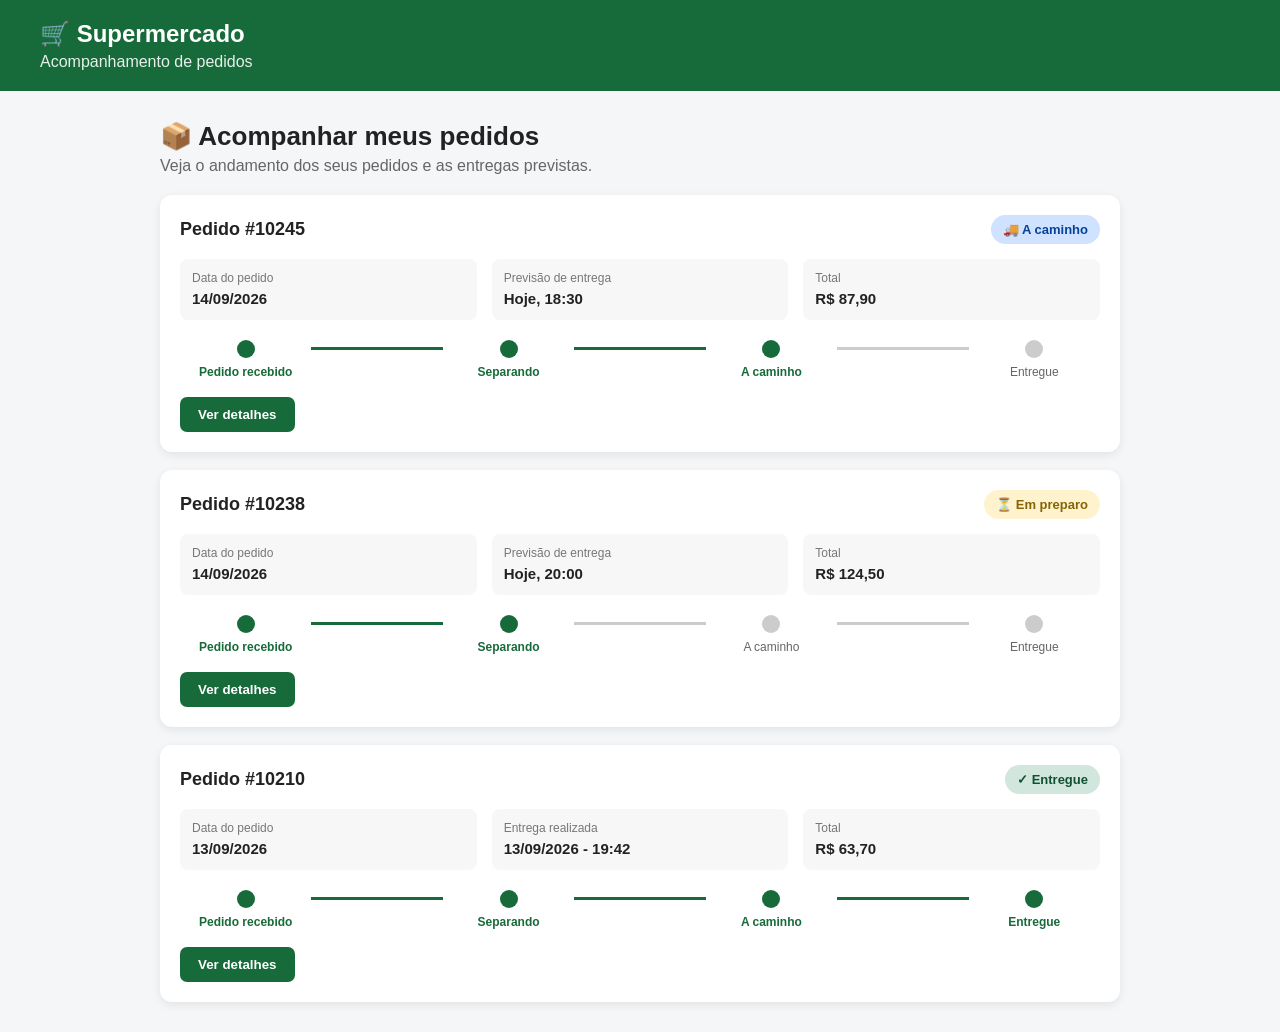
==== index.html @ 367d7055 "m" ====
<!DOCTYPE html>
<html lang="pt-BR">
<head>
    <meta charset="UTF-8">
    <meta name="viewport" content="width=device-width, initial-scale=1.0">

    <title>Acompanhar Pedidos - Supermercado</title>

    <link rel="stylesheet" href="../style/index.css">
</head>

<body>

    <header>
        <h1>🛒 Supermercado</h1>
        <p>Acompanhamento de pedidos</p>
    </header>

    <main>

        <section class="titulo">
            <h2>📦 Acompanhar meus pedidos</h2>
            <p>Veja o andamento dos seus pedidos e as entregas previstas.</p>
        </section>


        <!-- PEDIDO 1 -->
        <div class="pedido">

            <div class="pedido-topo">
                <h3>Pedido #10245</h3>

                <span class="status a-caminho">
                    🚚 A caminho
                </span>
            </div>

            <div class="informacoes">

                <div class="info">
                    <span>Data do pedido</span>
                    <strong>14/09/2026</strong>
                </div>

                <div class="info">
                    <span>Previsão de entrega</span>
                    <strong>Hoje, 18:30</strong>
                </div>

                <div class="info">
                    <span>Total</span>
                    <strong>R$ 87,90</strong>
                </div>

            </div>


            <!-- PROGRESSO -->
            <div class="progresso">

                <div class="etapa ativa">
                    <div class="bolinha"></div>
                    <p>Pedido recebido</p>
                </div>

                <div class="linha ativa"></div>

                <div class="etapa ativa">
                    <div class="bolinha"></div>
                    <p>Separando</p>
                </div>

                <div class="linha ativa"></div>

                <div class="etapa ativa">
                    <div class="bolinha"></div>
                    <p>A caminho</p>
                </div>

                <div class="linha"></div>

                <div class="etapa">
                    <div class="bolinha"></div>
                    <p>Entregue</p>
                </div>

            </div>

            <button class="btn" onclick="mostrarPedido('10245')">
                Ver detalhes
            </button>

        </div>


        <!-- PEDIDO 2 -->
        <div class="pedido">

            <div class="pedido-topo">
                <h3>Pedido #10238</h3>

                <span class="status em-preparo">
                    ⏳ Em preparo
                </span>
            </div>

            <div class="informacoes">

                <div class="info">
                    <span>Data do pedido</span>
                    <strong>14/09/2026</strong>
                </div>

                <div class="info">
                    <span>Previsão de entrega</span>
                    <strong>Hoje, 20:00</strong>
                </div>

                <div class="info">
                    <span>Total</span>
                    <strong>R$ 124,50</strong>
                </div>

            </div>


            <!-- PROGRESSO -->
            <div class="progresso">

                <div class="etapa ativa">
                    <div class="bolinha"></div>
                    <p>Pedido recebido</p>
                </div>

                <div class="linha ativa"></div>

                <div class="etapa ativa">
                    <div class="bolinha"></div>
                    <p>Separando</p>
                </div>

                <div class="linha"></div>

                <div class="etapa">
                    <div class="bolinha"></div>
                    <p>A caminho</p>
                </div>

                <div class="linha"></div>

                <div class="etapa">
                    <div class="bolinha"></div>
                    <p>Entregue</p>
                </div>

            </div>

            <button class="btn" onclick="mostrarPedido('10238')">
                Ver detalhes
            </button>

        </div>


        <!-- PEDIDO 3 -->
        <div class="pedido">

            <div class="pedido-topo">
                <h3>Pedido #10210</h3>

                <span class="status entregue">
                    ✓ Entregue
                </span>
            </div>

            <div class="informacoes">

                <div class="info">
                    <span>Data do pedido</span>
                    <strong>13/09/2026</strong>
                </div>

                <div class="info">
                    <span>Entrega realizada</span>
                    <strong>13/09/2026 - 19:42</strong>
                </div>

                <div class="info">
                    <span>Total</span>
                    <strong>R$ 63,70</strong>
                </div>

            </div>


            <!-- PROGRESSO -->
            <div class="progresso">

                <div class="etapa ativa">
                    <div class="bolinha"></div>
                    <p>Pedido recebido</p>
                </div>

                <div class="linha ativa"></div>

                <div class="etapa ativa">
                    <div class="bolinha"></div>
                    <p>Separando</p>
                </div>

                <div class="linha ativa"></div>

                <div class="etapa ativa">
                    <div class="bolinha"></div>
                    <p>A caminho</p>
                </div>

                <div class="linha ativa"></div>

                <div class="etapa ativa">
                    <div class="bolinha"></div>
                    <p>Entregue</p>
                </div>

            </div>

            <button class="btn" onclick="mostrarPedido('10210')">
                Ver detalhes
            </button>

        </div>

    </main>


    <script>
        function mostrarPedido(numero) {
            alert("Abrindo detalhes do pedido #" + numero);
        }
    </script>

</body>
</html>
---- style/index.css ----
/* ================================
   RESET
================================ */

* {
    margin: 0;
    padding: 0;
    box-sizing: border-box;
}


/* ================================
   CONFIGURAÇÕES GERAIS
================================ */

body {
    background: #f4f6f8;
    color: #222;
    font-family: Arial, sans-serif;
}


/* ================================
   CABEÇALHO
================================ */

header {
    background: #176b3a;
    color: white;
    padding: 20px 40px;
}

header h1 {
    font-size: 24px;
}

header p {
    margin-top: 5px;
    opacity: 0.9;
}


/* ================================
   CONTEÚDO
================================ */

main {
    max-width: 1000px;
    margin: 30px auto;
    padding: 0 20px;
}


/* ================================
   TÍTULO
================================ */

.titulo {
    margin-bottom: 20px;
}

.titulo h2 {
    font-size: 26px;
}

.titulo p {
    color: #666;
    margin-top: 5px;
}


/* ================================
   CARD DO PEDIDO
================================ */

.pedido {
    background: white;
    border-radius: 12px;
    padding: 20px;
    margin-bottom: 18px;

    box-shadow: 0 3px 10px rgba(0, 0, 0, 0.08);
}


/* ================================
   TOPO DO PEDIDO
================================ */

.pedido-topo {
    display: flex;
    justify-content: space-between;
    align-items: center;

    margin-bottom: 15px;
}

.pedido-topo h3 {
    font-size: 18px;
}


/* ================================
   STATUS
================================ */

.status {
    padding: 7px 12px;

    border-radius: 20px;

    font-size: 13px;
    font-weight: bold;
}


/* Pedido em preparo */

.em-preparo {
    background: #fff3cd;
    color: #856404;
}


/* Pedido a caminho */

.a-caminho {
    background: #cfe2ff;
    color: #084298;
}


/* Pedido entregue */

.entregue {
    background: #d1e7dd;
    color: #0f5132;
}


/* ================================
   INFORMAÇÕES
================================ */

.informacoes {
    display: grid;

    grid-template-columns: repeat(3, 1fr);

    gap: 15px;

    margin-bottom: 20px;
}

.info {
    background: #f7f7f7;

    padding: 12px;

    border-radius: 8px;
}

.info span {
    display: block;

    font-size: 12px;

    color: #777;

    margin-bottom: 5px;
}

.info strong {
    font-size: 15px;
}


/* ================================
   BARRA DE PROGRESSO
================================ */

.progresso {
    display: flex;

    align-items: center;

    margin-top: 15px;
}

.etapa {
    text-align: center;

    flex: 1;

    position: relative;
}


/* Bolinha */

.bolinha {
    width: 18px;
    height: 18px;

    background: #ccc;

    border-radius: 50%;

    margin: auto;

    position: relative;

    z-index: 2;
}


/* Bolinha ativa */

.etapa.ativa .bolinha {
    background: #176b3a;
}


/* Texto da etapa */

.etapa p {
    font-size: 12px;

    margin-top: 7px;

    color: #666;
}

.etapa.ativa p {
    color: #176b3a;

    font-weight: bold;
}


/* Linha */

.linha {
    height: 3px;

    background: #ccc;

    flex: 1;

    margin-top: -22px;
}


/* Linha ativa */

.linha.ativa {
    background: #176b3a;
}


/* ================================
   BOTÃO
================================ */

.btn {
    margin-top: 18px;

    padding: 10px 18px;

    border: none;

    border-radius: 7px;

    background: #176b3a;

    color: white;

    cursor: pointer;

    font-weight: bold;
}

.btn:hover {
    background: #12552e;
}


/* ================================
   RESPONSIVIDADE
================================ */

@media (max-width: 700px) {

    .informacoes {
        grid-template-columns: 1fr;
    }

    .pedido-topo {
        flex-direction: column;

        align-items: flex-start;

        gap: 10px;
    }

    .progresso {
        overflow-x: auto;
    }

    .etapa {
        min-width: 100px;
    }
}
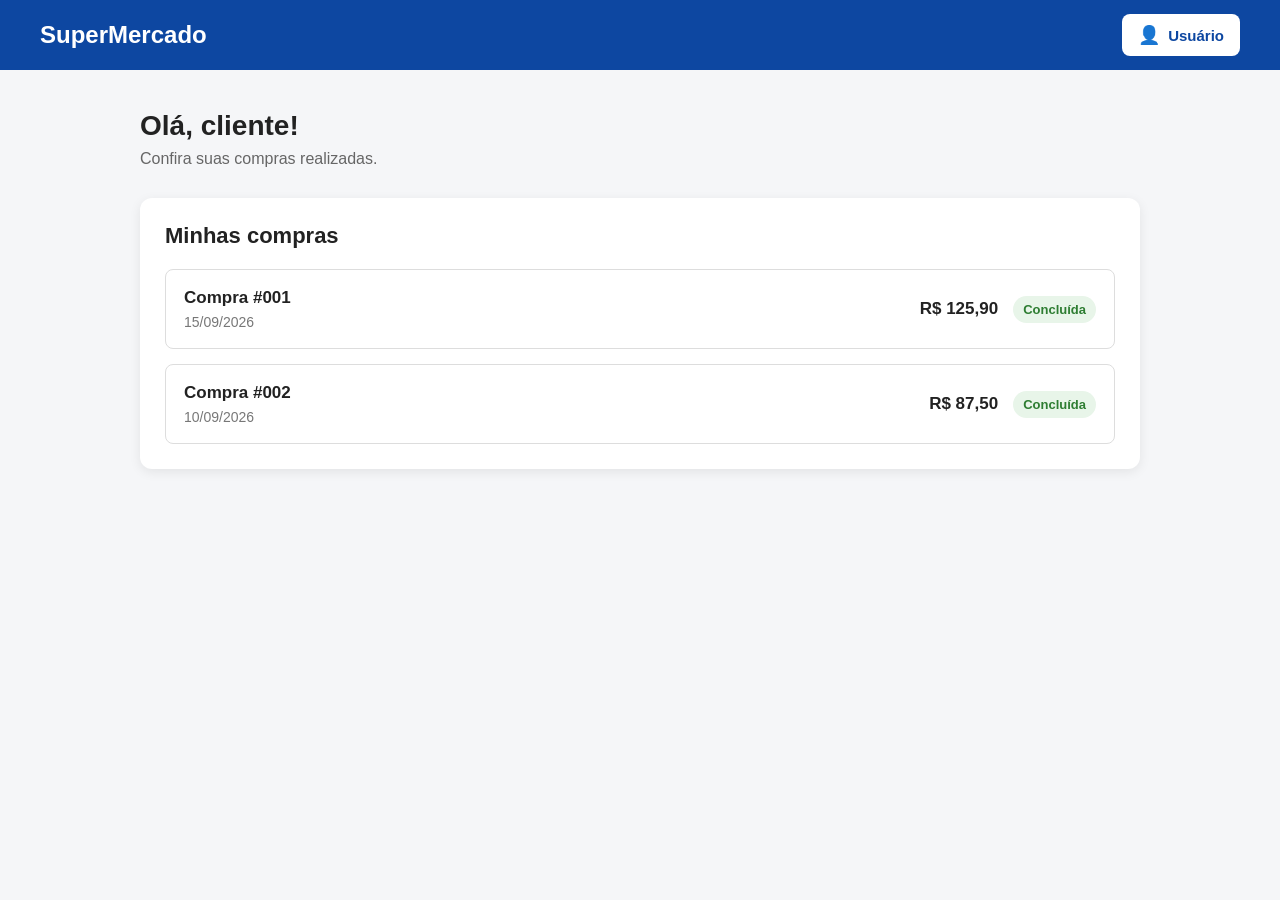
==== commit 6f76e23d: "terminando as telas" ====
--- a/index.html
+++ b/index.html
@@ -3,242 +3,75 @@
 <head>
     <meta charset="UTF-8">
     <meta name="viewport" content="width=device-width, initial-scale=1.0">
-
-    <title>Acompanhar Pedidos - Supermercado</title>
+    <title>Supermercado - Início</title>
 
     <link rel="stylesheet" href="../style/index.css">
 </head>
-
 <body>
 
-    <header>
-        <h1>🛒 Supermercado</h1>
-        <p>Acompanhamento de pedidos</p>
-    </header>
+    <header class="cabecalho">
 
-    <main>
+    <div class="logo">
+        <h1>SuperMercado</h1>
+    </div>
 
-        <section class="titulo">
-            <h2>📦 Acompanhar meus pedidos</h2>
-            <p>Veja o andamento dos seus pedidos e as entregas previstas.</p>
+    <button class="botao-usuario" id="botaoUsuario">
+        <span class="icone-usuario">👤</span>
+        <span>Usuário</span>
+    </button>
+
+</header>
+
+
+    <main class="conteudo">
+
+        <section class="boas-vindas">
+            <h2>Olá, cliente!</h2>
+            <p>Confira suas compras realizadas.</p>
         </section>
 
 
-        <!-- PEDIDO 1 -->
-        <div class="pedido">
+        <section class="compras">
 
-            <div class="pedido-topo">
-                <h3>Pedido #10245</h3>
-
-                <span class="status a-caminho">
-                    🚚 A caminho
-                </span>
+            <div class="titulo-compras">
+                <h2>Minhas compras</h2>
             </div>
 
-            <div class="informacoes">
+            <div id="listaCompras" class="lista-compras">
 
-                <div class="info">
-                    <span>Data do pedido</span>
-                    <strong>14/09/2026</strong>
+                <div class="compra">
+                    <div>
+                        <h3>Compra #001</h3>
+                        <p>15/09/2026</p>
+                    </div>
+
+                    <div class="informacoes-compra">
+                        <strong>R$ 125,90</strong>
+                        <span class="status">Concluída</span>
+                    </div>
                 </div>
 
-                <div class="info">
-                    <span>Previsão de entrega</span>
-                    <strong>Hoje, 18:30</strong>
-                </div>
 
-                <div class="info">
-                    <span>Total</span>
-                    <strong>R$ 87,90</strong>
+                <div class="compra">
+                    <div>
+                        <h3>Compra #002</h3>
+                        <p>10/09/2026</p>
+                    </div>
+
+                    <div class="informacoes-compra">
+                        <strong>R$ 87,50</strong>
+                        <span class="status">Concluída</span>
+                    </div>
                 </div>
 
             </div>
 
-
-            <!-- PROGRESSO -->
-            <div class="progresso">
-
-                <div class="etapa ativa">
-                    <div class="bolinha"></div>
-                    <p>Pedido recebido</p>
-                </div>
-
-                <div class="linha ativa"></div>
-
-                <div class="etapa ativa">
-                    <div class="bolinha"></div>
-                    <p>Separando</p>
-                </div>
-
-                <div class="linha ativa"></div>
-
-                <div class="etapa ativa">
-                    <div class="bolinha"></div>
-                    <p>A caminho</p>
-                </div>
-
-                <div class="linha"></div>
-
-                <div class="etapa">
-                    <div class="bolinha"></div>
-                    <p>Entregue</p>
-                </div>
-
-            </div>
-
-            <button class="btn" onclick="mostrarPedido('10245')">
-                Ver detalhes
-            </button>
-
-        </div>
-
-
-        <!-- PEDIDO 2 -->
-        <div class="pedido">
-
-            <div class="pedido-topo">
-                <h3>Pedido #10238</h3>
-
-                <span class="status em-preparo">
-                    ⏳ Em preparo
-                </span>
-            </div>
-
-            <div class="informacoes">
-
-                <div class="info">
-                    <span>Data do pedido</span>
-                    <strong>14/09/2026</strong>
-                </div>
-
-                <div class="info">
-                    <span>Previsão de entrega</span>
-                    <strong>Hoje, 20:00</strong>
-                </div>
-
-                <div class="info">
-                    <span>Total</span>
-                    <strong>R$ 124,50</strong>
-                </div>
-
-            </div>
-
-
-            <!-- PROGRESSO -->
-            <div class="progresso">
-
-                <div class="etapa ativa">
-                    <div class="bolinha"></div>
-                    <p>Pedido recebido</p>
-                </div>
-
-                <div class="linha ativa"></div>
-
-                <div class="etapa ativa">
-                    <div class="bolinha"></div>
-                    <p>Separando</p>
-                </div>
-
-                <div class="linha"></div>
-
-                <div class="etapa">
-                    <div class="bolinha"></div>
-                    <p>A caminho</p>
-                </div>
-
-                <div class="linha"></div>
-
-                <div class="etapa">
-                    <div class="bolinha"></div>
-                    <p>Entregue</p>
-                </div>
-
-            </div>
-
-            <button class="btn" onclick="mostrarPedido('10238')">
-                Ver detalhes
-            </button>
-
-        </div>
-
-
-        <!-- PEDIDO 3 -->
-        <div class="pedido">
-
-            <div class="pedido-topo">
-                <h3>Pedido #10210</h3>
-
-                <span class="status entregue">
-                    ✓ Entregue
-                </span>
-            </div>
-
-            <div class="informacoes">
-
-                <div class="info">
-                    <span>Data do pedido</span>
-                    <strong>13/09/2026</strong>
-                </div>
-
-                <div class="info">
-                    <span>Entrega realizada</span>
-                    <strong>13/09/2026 - 19:42</strong>
-                </div>
-
-                <div class="info">
-                    <span>Total</span>
-                    <strong>R$ 63,70</strong>
-                </div>
-
-            </div>
-
-
-            <!-- PROGRESSO -->
-            <div class="progresso">
-
-                <div class="etapa ativa">
-                    <div class="bolinha"></div>
-                    <p>Pedido recebido</p>
-                </div>
-
-                <div class="linha ativa"></div>
-
-                <div class="etapa ativa">
-                    <div class="bolinha"></div>
-                    <p>Separando</p>
-                </div>
-
-                <div class="linha ativa"></div>
-
-                <div class="etapa ativa">
-                    <div class="bolinha"></div>
-                    <p>A caminho</p>
-                </div>
-
-                <div class="linha ativa"></div>
-
-                <div class="etapa ativa">
-                    <div class="bolinha"></div>
-                    <p>Entregue</p>
-                </div>
-
-            </div>
-
-            <button class="btn" onclick="mostrarPedido('10210')">
-                Ver detalhes
-            </button>
-
-        </div>
+        </section>
 
     </main>
 
 
-    <script>
-        function mostrarPedido(numero) {
-            alert("Abrindo detalhes do pedido #" + numero);
-        }
-    </script>
+    <script src="../js/index.js"></script>
 
 </body>
-</html>
-
+</html>
--- a/style/index.css
+++ b/style/index.css
@@ -1,314 +1,222 @@
-/* ================================
-   RESET
-================================ */
-
 * {
     margin: 0;
     padding: 0;
     box-sizing: border-box;
 }
 
-
-/* ================================
-   CONFIGURAÇÕES GERAIS
-================================ */
-
 body {
-    background: #f4f6f8;
+    font-family: Arial, sans-serif;
+    background-color: #f5f6f8;
     color: #222;
-    font-family: Arial, sans-serif;
-}
-
-
-/* ================================
-   CABEÇALHO
-================================ */
-
-header {
-    background: #176b3a;
+}
+
+
+/* CABEÇALHO */
+
+.cabecalho {
+    width: 100%;
+    height: 70px;
+
+    background-color: #0d47a1;
+
+    display: flex;
+    align-items: center;
+    justify-content: space-between;
+
+    padding: 0 40px;
+}
+
+
+/* LOGO */
+
+.logo h1 {
     color: white;
-    padding: 20px 40px;
-}
-
-header h1 {
     font-size: 24px;
 }
 
-header p {
-    margin-top: 5px;
-    opacity: 0.9;
-}
-
-
-/* ================================
-   CONTEÚDO
-================================ */
-
-main {
+
+/* BOTÃO USUÁRIO */
+
+.botao-usuario {
+    border: none;
+    background-color: white;
+
+    color: #0d47a1;
+
+    padding: 10px 16px;
+
+    border-radius: 8px;
+
+    display: flex;
+    align-items: center;
+
+    gap: 8px;
+
+    font-size: 15px;
+    font-weight: bold;
+
+    cursor: pointer;
+
+    transition: 0.2s;
+}
+
+.botao-usuario:hover {
+    background-color: #e8eef8;
+    transform: translateY(-1px);
+}
+
+.icone-usuario {
+    font-size: 18px;
+}
+
+
+/* CONTEÚDO */
+
+.conteudo {
+    width: 90%;
     max-width: 1000px;
-    margin: 30px auto;
-    padding: 0 20px;
-}
-
-
-/* ================================
-   TÍTULO
-================================ */
-
-.titulo {
+
+    margin: 40px auto;
+}
+
+
+/* BOAS-VINDAS */
+
+.boas-vindas {
+    margin-bottom: 30px;
+}
+
+.boas-vindas h2 {
+    font-size: 28px;
+    margin-bottom: 8px;
+}
+
+.boas-vindas p {
+    color: #666;
+}
+
+
+/* COMPRAS */
+
+.compras {
+    background-color: white;
+
+    padding: 25px;
+
+    border-radius: 12px;
+
+    box-shadow: 0 3px 12px rgba(0, 0, 0, 0.08);
+}
+
+.titulo-compras {
     margin-bottom: 20px;
 }
 
-.titulo h2 {
-    font-size: 26px;
-}
-
-.titulo p {
-    color: #666;
-    margin-top: 5px;
-}
-
-
-/* ================================
-   CARD DO PEDIDO
-================================ */
-
-.pedido {
-    background: white;
-    border-radius: 12px;
-    padding: 20px;
-    margin-bottom: 18px;
-
-    box-shadow: 0 3px 10px rgba(0, 0, 0, 0.08);
-}
-
-
-/* ================================
-   TOPO DO PEDIDO
-================================ */
-
-.pedido-topo {
-    display: flex;
+.titulo-compras h2 {
+    font-size: 22px;
+}
+
+
+/* LISTA DE COMPRAS */
+
+.lista-compras {
+    display: flex;
+    flex-direction: column;
+
+    gap: 15px;
+}
+
+
+/* COMPRA */
+
+.compra {
+    border: 1px solid #ddd;
+
+    border-radius: 8px;
+
+    padding: 18px;
+
+    display: flex;
+
     justify-content: space-between;
     align-items: center;
 
-    margin-bottom: 15px;
-}
-
-.pedido-topo h3 {
-    font-size: 18px;
-}
-
-
-/* ================================
-   STATUS
-================================ */
+    transition: 0.2s;
+}
+
+.compra:hover {
+    border-color: #0d47a1;
+}
+
+
+/* INFORMAÇÕES */
+
+.compra h3 {
+    margin-bottom: 6px;
+    font-size: 17px;
+}
+
+.compra p {
+    color: #777;
+    font-size: 14px;
+}
+
+.informacoes-compra {
+    display: flex;
+
+    align-items: center;
+
+    gap: 15px;
+}
+
+.informacoes-compra strong {
+    font-size: 17px;
+}
+
+
+/* STATUS */
 
 .status {
-    padding: 7px 12px;
+    background-color: #e8f5e9;
+
+    color: #2e7d32;
+
+    padding: 6px 10px;
 
     border-radius: 20px;
 
     font-size: 13px;
+
     font-weight: bold;
 }
 
 
-/* Pedido em preparo */
-
-.em-preparo {
-    background: #fff3cd;
-    color: #856404;
-}
-
-
-/* Pedido a caminho */
-
-.a-caminho {
-    background: #cfe2ff;
-    color: #084298;
-}
-
-
-/* Pedido entregue */
-
-.entregue {
-    background: #d1e7dd;
-    color: #0f5132;
-}
-
-
-/* ================================
-   INFORMAÇÕES
-================================ */
-
-.informacoes {
-    display: grid;
-
-    grid-template-columns: repeat(3, 1fr);
-
-    gap: 15px;
-
-    margin-bottom: 20px;
-}
-
-.info {
-    background: #f7f7f7;
-
-    padding: 12px;
-
-    border-radius: 8px;
-}
-
-.info span {
-    display: block;
-
-    font-size: 12px;
-
-    color: #777;
-
-    margin-bottom: 5px;
-}
-
-.info strong {
-    font-size: 15px;
-}
-
-
-/* ================================
-   BARRA DE PROGRESSO
-================================ */
-
-.progresso {
-    display: flex;
-
-    align-items: center;
-
-    margin-top: 15px;
-}
-
-.etapa {
-    text-align: center;
-
-    flex: 1;
-
-    position: relative;
-}
-
-
-/* Bolinha */
-
-.bolinha {
-    width: 18px;
-    height: 18px;
-
-    background: #ccc;
-
-    border-radius: 50%;
-
-    margin: auto;
-
-    position: relative;
-
-    z-index: 2;
-}
-
-
-/* Bolinha ativa */
-
-.etapa.ativa .bolinha {
-    background: #176b3a;
-}
-
-
-/* Texto da etapa */
-
-.etapa p {
-    font-size: 12px;
-
-    margin-top: 7px;
-
-    color: #666;
-}
-
-.etapa.ativa p {
-    color: #176b3a;
-
-    font-weight: bold;
-}
-
-
-/* Linha */
-
-.linha {
-    height: 3px;
-
-    background: #ccc;
-
-    flex: 1;
-
-    margin-top: -22px;
-}
-
-
-/* Linha ativa */
-
-.linha.ativa {
-    background: #176b3a;
-}
-
-
-/* ================================
-   BOTÃO
-================================ */
-
-.btn {
-    margin-top: 18px;
-
-    padding: 10px 18px;
-
-    border: none;
-
-    border-radius: 7px;
-
-    background: #176b3a;
-
-    color: white;
-
-    cursor: pointer;
-
-    font-weight: bold;
-}
-
-.btn:hover {
-    background: #12552e;
-}
-
-
-/* ================================
-   RESPONSIVIDADE
-================================ */
-
-@media (max-width: 700px) {
-
-    .informacoes {
-        grid-template-columns: 1fr;
-    }
-
-    .pedido-topo {
+/* RESPONSIVO */
+
+@media (max-width: 600px) {
+
+    .cabecalho {
+        padding: 0 20px;
+    }
+
+    .logo h1 {
+        font-size: 19px;
+    }
+
+    .conteudo {
+        width: 92%;
+        margin-top: 25px;
+    }
+
+    .compra {
         flex-direction: column;
-
         align-items: flex-start;
 
-        gap: 10px;
-    }
-
-    .progresso {
-        overflow-x: auto;
-    }
-
-    .etapa {
-        min-width: 100px;
-    }
-}
-
+        gap: 15px;
+    }
+
+    .informacoes-compra {
+        width: 100%;
+        justify-content: space-between;
+    }
+}
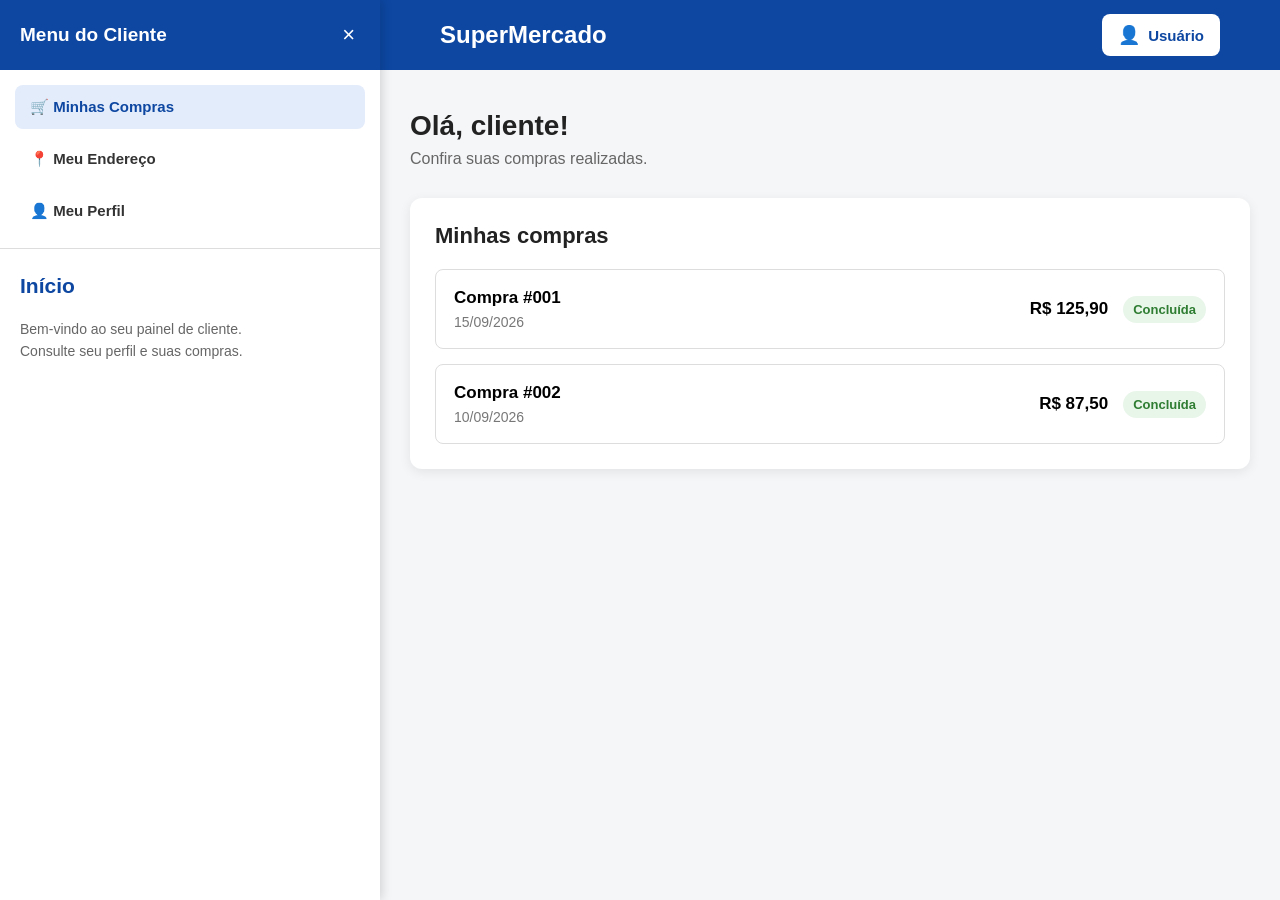
==== commit 9fb41fb3: "termino das telas do supermecado" ====
--- a/index.html
+++ b/index.html
@@ -1,77 +1,447 @@
 <!DOCTYPE html>
 <html lang="pt-BR">
+
 <head>
     <meta charset="UTF-8">
     <meta name="viewport" content="width=device-width, initial-scale=1.0">
+
     <title>Supermercado - Início</title>
 
     <link rel="stylesheet" href="../style/index.css">
 </head>
+
 <body>
 
+    <!-- CABEÇALHO -->
+
     <header class="cabecalho">
 
-    <div class="logo">
-        <h1>SuperMercado</h1>
-    </div>
-
-    <button class="botao-usuario" id="botaoUsuario">
-        <span class="icone-usuario">👤</span>
-        <span>Usuário</span>
-    </button>
-
-</header>
-
+        <div class="logo">
+            <h1>SuperMercado</h1>
+        </div>
+
+        <button class="botao-usuario" id="botaoUsuario">
+
+            <span class="icone-usuario">👤</span>
+
+            <span>Usuário</span>
+
+        </button>
+
+    </header>
+
+
+    <!-- BARRA LATERAL -->
+
+    <aside class="barra-lateral" id="barraLateral">
+
+        <div class="topo-lateral">
+
+            <h2>Menu do Cliente</h2>
+
+            <button id="fecharMenu" class="fechar-menu">×</button>
+
+        </div>
+
+
+        <!-- MENU -->
+
+        <nav class="menu-navegacao">
+
+            <button class="item-menu ativo" id="botaoInicio">
+                🛒 Minhas Compras
+            </button>
+
+            <button class="item-menu" id="botaoEndereco">
+                📍 Meu Endereço
+            </button>
+
+            <button class="item-menu" id="botaoPerfil">
+                👤 Meu Perfil
+            </button>
+
+        </nav>
+
+
+        <!-- CONTEÚDO DA BARRA LATERAL -->
+
+        <div class="conteudo-lateral" id="conteudoLateral">
+
+            <!-- PAINEL INÍCIO -->
+
+            <div class="painel-inicio">
+
+                <h2>Início</h2>
+
+                <p>
+                    Bem-vindo ao seu painel de cliente.
+                </p>
+
+                <p>
+                    Consulte seu perfil e suas compras.
+                </p>
+
+            </div>
+
+        </div>
+
+    </aside>
+
+
+    <!-- CONTEÚDO PRINCIPAL -->
 
     <main class="conteudo">
 
-        <section class="boas-vindas">
-            <h2>Olá, cliente!</h2>
-            <p>Confira suas compras realizadas.</p>
+
+        <!-- TELA INÍCIO -->
+
+        <section
+            class="tela-central"
+            id="telaInicio"
+        >
+
+            <div class="boas-vindas">
+
+                <h2>
+                    Olá, cliente!
+                </h2>
+
+                <p>
+                    Confira suas compras realizadas.
+                </p>
+
+            </div>
+
+
+            <!-- COMPRAS -->
+
+            <section class="compras">
+
+                <div class="titulo-compras">
+
+                    <h2>
+                        Minhas compras
+                    </h2>
+
+                </div>
+
+
+                <div
+                    id="listaCompras"
+                    class="lista-compras"
+                >
+
+
+                    <!-- COMPRA 001 -->
+
+                    <button
+                        class="compra"
+                        data-pedido="001"
+                    >
+
+                        <div>
+
+                            <h3>
+                                Compra #001
+                            </h3>
+
+                            <p>
+                                15/09/2026
+                            </p>
+
+                        </div>
+
+
+                        <div class="informacoes-compra">
+
+                            <strong>
+                                R$ 125,90
+                            </strong>
+
+                            <span class="status">
+                                Concluída
+                            </span>
+
+                        </div>
+
+                    </button>
+
+
+                    <!-- COMPRA 002 -->
+
+                    <button
+                        class="compra"
+                        data-pedido="002"
+                    >
+
+                        <div>
+
+                            <h3>
+                                Compra #002
+                            </h3>
+
+                            <p>
+                                10/09/2026
+                            </p>
+
+                        </div>
+
+
+                        <div class="informacoes-compra">
+
+                            <strong>
+                                R$ 87,50
+                            </strong>
+
+                            <span class="status">
+                                Concluída
+                            </span>
+
+                        </div>
+
+                    </button>
+
+                </div>
+
+            </section>
+
         </section>
 
 
-        <section class="compras">
-
-            <div class="titulo-compras">
-                <h2>Minhas compras</h2>
-            </div>
-
-            <div id="listaCompras" class="lista-compras">
-
-                <div class="compra">
-                    <div>
-                        <h3>Compra #001</h3>
-                        <p>15/09/2026</p>
-                    </div>
-
-                    <div class="informacoes-compra">
-                        <strong>R$ 125,90</strong>
-                        <span class="status">Concluída</span>
-                    </div>
-                </div>
-
-
-                <div class="compra">
-                    <div>
-                        <h3>Compra #002</h3>
-                        <p>10/09/2026</p>
-                    </div>
-
-                    <div class="informacoes-compra">
-                        <strong>R$ 87,50</strong>
-                        <span class="status">Concluída</span>
-                    </div>
-                </div>
+        <!-- TELA PERFIL -->
+
+        <section
+            class="tela-central tela-perfil"
+            id="telaPerfil"
+        >
+
+            <div class="cabecalho-tela">
+
+                <h2>
+                    Meu Perfil
+                </h2>
+
+                <p>
+                    Visualize e altere suas informações pessoais.
+                </p>
+
+            </div>
+
+
+            <div class="card-perfil">
+
+                <form id="formPerfilCentral">
+
+                    <label for="nomeClienteCentral">
+                        Nome
+                    </label>
+
+                    <input
+                        type="text"
+                        id="nomeClienteCentral"
+                        placeholder="Digite seu nome"
+                    >
+
+
+                    <label for="emailClienteCentral">
+                        E-mail
+                    </label>
+
+                    <input
+                        type="email"
+                        id="emailClienteCentral"
+                        placeholder="Digite seu e-mail"
+                    >
+
+
+                    <label for="telefoneClienteCentral">
+                        Telefone
+                    </label>
+
+                    <input
+                        type="text"
+                        id="telefoneClienteCentral"
+                        placeholder="Digite seu telefone"
+                    >
+
+
+                    <label for="senhaClienteCentral">
+                        Senha
+                    </label>
+
+                    <input
+                        type="password"
+                        id="senhaClienteCentral"
+                        placeholder="Digite sua senha"
+                    >
+
+
+                    <button
+                        type="submit"
+                        class="botao-salvar"
+                    >
+                        Salvar
+                    </button>
+
+                </form>
 
             </div>
 
         </section>
 
+
+        <!-- TELA ENDEREÇO -->
+
+        <section
+            class="tela-central tela-endereco"
+            id="telaEndereco"
+        >
+
+            <div class="cabecalho-tela">
+
+                <h2>
+                    Meu Endereço
+                </h2>
+
+                <p>
+                    Visualize e altere seu endereço cadastrado.
+                </p>
+
+            </div>
+
+
+            <div class="card-endereco">
+
+                <form id="formEndereco">
+
+                    <label for="cepCliente">
+                        CEP
+                    </label>
+
+                    <input
+                        type="text"
+                        id="cepCliente"
+                        placeholder="Digite seu CEP"
+                    >
+
+
+                    <label for="ruaCliente">
+                        Rua
+                    </label>
+
+                    <input
+                        type="text"
+                        id="ruaCliente"
+                        placeholder="Digite sua rua"
+                    >
+
+
+                    <label for="numeroCliente">
+                        Número
+                    </label>
+
+                    <input
+                        type="text"
+                        id="numeroCliente"
+                        placeholder="Digite o número"
+                    >
+
+
+                    <label for="complementoCliente">
+                        Complemento
+                    </label>
+
+                    <input
+                        type="text"
+                        id="complementoCliente"
+                        placeholder="Apartamento, casa, bloco..."
+                    >
+
+
+                    <label for="bairroCliente">
+                        Bairro
+                    </label>
+
+                    <input
+                        type="text"
+                        id="bairroCliente"
+                        placeholder="Digite seu bairro"
+                    >
+
+
+                    <label for="cidadeCliente">
+                        Cidade
+                    </label>
+
+                    <input
+                        type="text"
+                        id="cidadeCliente"
+                        placeholder="Digite sua cidade"
+                    >
+
+
+                    <label for="estadoCliente">
+                        Estado
+                    </label>
+
+                    <input
+                        type="text"
+                        id="estadoCliente"
+                        placeholder="Digite seu estado"
+                    >
+
+
+                    <button
+                        type="submit"
+                        class="botao-salvar"
+                    >
+                        Salvar endereço
+                    </button>
+
+                </form>
+
+            </div>
+
+        </section>
+
+
+        <!-- TELA DETALHES DO PEDIDO -->
+
+        <section
+            class="tela-central"
+            id="telaDetalhes"
+        >
+
+            <button
+                class="botao-voltar"
+                id="voltartelaInicio"
+            >
+                ← Voltar para Minhas Compras
+            </button>
+
+
+            <div class="cabecalho-tela">
+
+                <h2>
+                    Detalhes do pedido
+                </h2>
+
+            </div>
+
+
+            <div id="detalhesPedido">
+
+            </div>
+
+        </section>
+
     </main>
 
 
+    <!-- JAVASCRIPT -->
+
     <script src="../js/index.js"></script>
 
 </body>
-</html>+
+</html>
--- a/style/index.css
+++ b/style/index.css
@@ -11,10 +11,12 @@
 }
 
 
-/* CABEÇALHO */
+/* =========================================
+   CABEÇALHO
+========================================= */
 
 .cabecalho {
-    width: 100%;
+    width: calc(100% - 380px);
     height: 70px;
 
     background-color: #0d47a1;
@@ -23,7 +25,30 @@
     align-items: center;
     justify-content: space-between;
 
-    padding: 0 40px;
+    padding: 0 60px;
+
+    margin-left: 380px;
+
+    position: relative;
+}
+
+
+.nome-supermercado {
+    position: absolute;
+
+    left: 50%;
+    top: 50%;
+
+    transform: translate(-50%, -50%);
+
+    margin: 0;
+
+    color: white;
+
+    font-size: 24px;
+    font-weight: bold;
+
+    white-space: nowrap;
 }
 
 
@@ -39,8 +64,8 @@
 
 .botao-usuario {
     border: none;
+
     background-color: white;
-
     color: #0d47a1;
 
     padding: 10px 16px;
@@ -70,17 +95,26 @@
 }
 
 
-/* CONTEÚDO */
+/* =========================================
+   CONTEÚDO PRINCIPAL
+========================================= */
 
 .conteudo {
-    width: 90%;
+    width: calc(100% - 380px);
+
     max-width: 1000px;
 
     margin: 40px auto;
-}
-
-
-/* BOAS-VINDAS */
+
+    margin-left: 380px;
+
+    padding: 0 30px;
+}
+
+
+/* =========================================
+   BOAS-VINDAS
+========================================= */
 
 .boas-vindas {
     margin-bottom: 30px;
@@ -96,7 +130,9 @@
 }
 
 
-/* COMPRAS */
+/* =========================================
+   COMPRAS
+========================================= */
 
 .compras {
     background-color: white;
@@ -117,19 +153,26 @@
 }
 
 
-/* LISTA DE COMPRAS */
+/* =========================================
+   LISTA DE COMPRAS
+========================================= */
 
 .lista-compras {
     display: flex;
+
     flex-direction: column;
 
     gap: 15px;
 }
 
 
-/* COMPRA */
+/* =========================================
+   COMPRA
+========================================= */
 
 .compra {
+    width: 100%;
+
     border: 1px solid #ddd;
 
     border-radius: 8px;
@@ -139,9 +182,18 @@
     display: flex;
 
     justify-content: space-between;
+
     align-items: center;
 
     transition: 0.2s;
+
+    background-color: white;
+
+    cursor: pointer;
+
+    text-align: left;
+
+    font-family: inherit;
 }
 
 .compra:hover {
@@ -153,11 +205,13 @@
 
 .compra h3 {
     margin-bottom: 6px;
+
     font-size: 17px;
 }
 
 .compra p {
     color: #777;
+
     font-size: 14px;
 }
 
@@ -174,7 +228,9 @@
 }
 
 
-/* STATUS */
+/* =========================================
+   STATUS
+========================================= */
 
 .status {
     background-color: #e8f5e9;
@@ -191,25 +247,667 @@
 }
 
 
-/* RESPONSIVO */
+/* =========================================
+   BARRA LATERAL
+========================================= */
+
+.barra-lateral {
+    position: fixed;
+
+    top: 0;
+    left: 0;
+
+    width: 380px;
+    max-width: 90%;
+
+    height: 100vh;
+
+    background-color: white;
+
+    z-index: 1000;
+
+    box-shadow: 2px 0 10px rgba(0, 0, 0, 0.15);
+
+    overflow-y: auto;
+}
+
+
+/* =========================================
+   TOPO DA LATERAL
+========================================= */
+
+.topo-lateral {
+    height: 70px;
+
+    background-color: #0d47a1;
+
+    color: white;
+
+    display: flex;
+
+    align-items: center;
+
+    justify-content: space-between;
+
+    padding: 0 20px;
+}
+
+.topo-lateral h2 {
+    font-size: 19px;
+}
+
+
+/* =========================================
+   BOTÃO FECHAR
+========================================= */
+
+.fechar-menu {
+    border: none;
+
+    background: transparent;
+
+    color: white;
+
+    font-size: 22px;
+
+    cursor: pointer;
+
+    padding: 5px;
+}
+
+.fechar-menu:hover {
+    color: #dbe7ff;
+}
+
+
+/* =========================================
+   MENU DE NAVEGAÇÃO
+========================================= */
+
+.menu-navegacao {
+    display: flex;
+
+    flex-direction: column;
+
+    padding: 15px;
+
+    gap: 8px;
+
+    border-bottom: 1px solid #ddd;
+}
+
+
+/* ITENS DO MENU */
+
+.item-menu {
+    width: 100%;
+
+    padding: 13px 15px;
+
+    border: none;
+
+    border-radius: 8px;
+
+    background-color: transparent;
+
+    color: #333;
+
+    font-size: 15px;
+
+    font-weight: bold;
+
+    text-align: left;
+
+    cursor: pointer;
+
+    transition: 0.2s;
+}
+
+.item-menu:hover {
+    background-color: #e8eef8;
+
+    color: #0d47a1;
+}
+
+
+/* ITEM ATIVO */
+
+.item-menu.ativo {
+    background-color: #e3ecfb;
+
+    color: #0d47a1;
+}
+
+
+/* =========================================
+   CONTEÚDO DA LATERAL
+========================================= */
+
+.conteudo-lateral {
+    padding: 25px 20px;
+}
+
+
+/* =========================================
+   PAINÉIS DA LATERAL
+========================================= */
+
+.painel-inicio,
+.painel-perfil {
+    display: none;
+}
+
+.painel-inicio {
+    display: block;
+}
+
+
+/* TÍTULOS */
+
+.conteudo-lateral h2 {
+    font-size: 21px;
+
+    color: #0d47a1;
+
+    margin-bottom: 20px;
+}
+
+.conteudo-lateral p {
+    color: #666;
+
+    font-size: 14px;
+
+    line-height: 1.6;
+}
+
+
+/* =========================================
+   PERFIL DA LATERAL
+========================================= */
+
+#formPerfil {
+    display: flex;
+
+    flex-direction: column;
+
+    gap: 10px;
+}
+
+#formPerfil label {
+    font-size: 14px;
+
+    font-weight: bold;
+
+    color: #333;
+
+    margin-top: 8px;
+}
+
+#formPerfil input {
+    width: 100%;
+
+    padding: 12px;
+
+    border: 1px solid #ccc;
+
+    border-radius: 7px;
+
+    font-size: 14px;
+
+    outline: none;
+}
+
+#formPerfil input:focus {
+    border-color: #0d47a1;
+
+    box-shadow: 0 0 0 2px rgba(13, 71, 161, 0.1);
+}
+
+
+/* =========================================
+   BOTÃO SALVAR
+========================================= */
+
+.botao-salvar {
+    margin-top: 15px;
+
+    padding: 12px;
+
+    border: none;
+
+    border-radius: 8px;
+
+    background-color: #0d47a1;
+
+    color: white;
+
+    font-size: 15px;
+
+    font-weight: bold;
+
+    cursor: pointer;
+
+    transition: 0.2s;
+}
+
+.botao-salvar:hover {
+    background-color: #083575;
+}
+
+
+/* =========================================
+   TELAS CENTRAIS
+========================================= */
+
+.tela-central {
+    width: 100%;
+}
+
+
+/* =========================================
+   CABEÇALHO DAS TELAS
+========================================= */
+
+.cabecalho-tela {
+    width: 100%;
+
+    text-align: center;
+
+    margin-bottom: 30px;
+}
+
+
+/* =========================================
+   PERFIL CENTRAL
+========================================= */
+
+.tela-perfil {
+    width: 100%;
+
+    display: flex;
+
+    justify-content: center;
+}
+
+.card-perfil {
+    background-color: white;
+
+    width: 80%;
+
+    max-width: 700px;
+
+    padding: 30px;
+
+    border-radius: 12px;
+
+    box-shadow: 0 3px 12px rgba(0, 0, 0, 0.08);
+}
+
+.card-perfil form {
+    display: flex;
+
+    flex-direction: column;
+
+    gap: 10px;
+}
+
+.card-perfil label {
+    font-size: 14px;
+
+    font-weight: bold;
+
+    margin-top: 8px;
+}
+
+.card-perfil input {
+    width: 100%;
+
+    padding: 13px;
+
+    border: 1px solid #ccc;
+
+    border-radius: 7px;
+
+    font-size: 14px;
+
+    outline: none;
+}
+
+.card-perfil input:focus {
+    border-color: #0d47a1;
+}
+
+
+/* BOTÃO SALVAR DO PERFIL */
+
+.card-perfil .botao-salvar {
+    margin-top: 15px;
+
+    padding: 13px;
+
+    border: none;
+
+    border-radius: 8px;
+
+    background-color: #0d47a1;
+
+    color: white;
+
+    font-weight: bold;
+
+    font-size: 15px;
+
+    cursor: pointer;
+}
+
+.card-perfil .botao-salvar:hover {
+    background-color: #083575;
+}
+
+
+/* =========================================
+   ENDEREÇO CENTRAL
+========================================= */
+
+.tela-endereco {
+    width: 100%;
+
+    display: flex;
+
+    justify-content: center;
+}
+
+.card-endereco {
+    background-color: white;
+
+    width: 80%;
+
+    max-width: 700px;
+
+    padding: 30px;
+
+    border-radius: 12px;
+
+    box-shadow: 0 3px 12px rgba(0, 0, 0, 0.08);
+}
+
+
+/* FORMULÁRIO DE ENDEREÇO */
+
+#formEndereco {
+    display: flex;
+
+    flex-direction: column;
+
+    gap: 10px;
+}
+
+
+#formEndereco label {
+    font-size: 14px;
+
+    font-weight: bold;
+
+    color: #333;
+
+    margin-top: 8px;
+}
+
+
+#formEndereco input {
+    width: 100%;
+
+    padding: 13px;
+
+    border: 1px solid #ccc;
+
+    border-radius: 7px;
+
+    font-size: 14px;
+
+    outline: none;
+}
+
+
+#formEndereco input:focus {
+    border-color: #0d47a1;
+
+    box-shadow: 0 0 0 2px rgba(13, 71, 161, 0.1);
+}
+
+
+.card-endereco .botao-salvar {
+    width: 100%;
+
+    margin-top: 15px;
+
+    padding: 13px;
+
+    border: none;
+
+    border-radius: 8px;
+
+    background-color: #0d47a1;
+
+    color: white;
+
+    font-weight: bold;
+
+    font-size: 15px;
+
+    cursor: pointer;
+}
+
+.card-endereco .botao-salvar:hover {
+    background-color: #083575;
+}
+
+
+/* =========================================
+   PEDIDOS NO CENTRO
+========================================= */
+
+.lista-pedidos-central {
+    width: 80%;
+
+    max-width: 800px;
+
+    margin: 0 auto;
+
+    display: flex;
+
+    flex-direction: column;
+
+    gap: 15px;
+}
+
+.pedido-central {
+    width: 100%;
+
+    padding: 20px;
+
+    border: 1px solid #ddd;
+
+    border-radius: 10px;
+
+    background-color: white;
+
+    display: flex;
+
+    align-items: center;
+
+    justify-content: space-between;
+
+    cursor: pointer;
+
+    text-align: left;
+
+    transition: 0.2s;
+}
+
+.pedido-central:hover {
+    border-color: #0d47a1;
+
+    background-color: #f5f8fd;
+}
+
+.pedido-central h3 {
+    margin-bottom: 6px;
+}
+
+.pedido-central p {
+    color: #777;
+
+    font-size: 14px;
+}
+
+.pedido-central strong {
+    color: #0d47a1;
+
+    font-size: 17px;
+}
+
+
+/* =========================================
+   BOTÃO VOLTAR
+========================================= */
+
+.botao-voltar {
+    border: none;
+
+    background-color: #e8eef8;
+
+    color: #0d47a1;
+
+    padding: 10px 14px;
+
+    border-radius: 7px;
+
+    font-size: 13px;
+
+    font-weight: bold;
+
+    cursor: pointer;
+
+    margin-bottom: 20px;
+}
+
+.botao-voltar:hover {
+    background-color: #d6e3f8;
+}
+
+
+/* =========================================
+   DETALHES DO PEDIDO
+========================================= */
+
+#detalhesPedido {
+    border-top: 1px solid #ddd;
+
+    padding-top: 15px;
+}
+
+#detalhesPedido h3 {
+    color: #0d47a1;
+
+    font-size: 17px;
+
+    margin-bottom: 15px;
+}
+
+#detalhesPedido p {
+    margin-bottom: 10px;
+}
+
+#detalhesPedido .item-produto {
+    border-bottom: 1px solid #eee;
+
+    padding: 12px 0;
+}
+
+#detalhesPedido .total-pedido {
+    margin-top: 20px;
+
+    padding-top: 15px;
+
+    border-top: 2px solid #0d47a1;
+
+    font-size: 18px;
+
+    font-weight: bold;
+
+    color: #0d47a1;
+}
+
+
+/* =========================================
+   RESPONSIVO
+========================================= */
+
+@media (max-width: 800px) {
+
+    .barra-lateral {
+        width: 280px;
+    }
+
+    .cabecalho {
+        margin-left: 280px;
+
+        width: calc(100% - 280px);
+
+        padding: 0 25px;
+    }
+
+    .conteudo {
+        width: calc(100% - 280px);
+
+        margin-left: 280px;
+
+        padding: 0 20px;
+    }
+
+}
+
 
 @media (max-width: 600px) {
 
+    .barra-lateral {
+        width: 240px;
+    }
+
     .cabecalho {
-        padding: 0 20px;
+        margin-left: 240px;
+
+        width: calc(100% - 240px);
+
+        padding: 0 15px;
     }
 
     .logo h1 {
-        font-size: 19px;
+        font-size: 18px;
+    }
+
+    .botao-usuario {
+        padding: 8px 10px;
+    }
+
+    .botao-usuario span:last-child {
+        display: none;
     }
 
     .conteudo {
-        width: 92%;
+        width: calc(100% - 240px);
+
+        margin-left: 240px;
+
+        padding: 0 15px;
+
         margin-top: 25px;
     }
 
     .compra {
         flex-direction: column;
+
         align-items: flex-start;
 
         gap: 15px;
@@ -217,6 +915,20 @@
 
     .informacoes-compra {
         width: 100%;
+
         justify-content: space-between;
     }
+
+    .card-perfil {
+        width: 100%;
+    }
+
+    .card-endereco {
+        width: 100%;
+    }
+
+    .lista-pedidos-central {
+        width: 100%;
+    }
+
 }
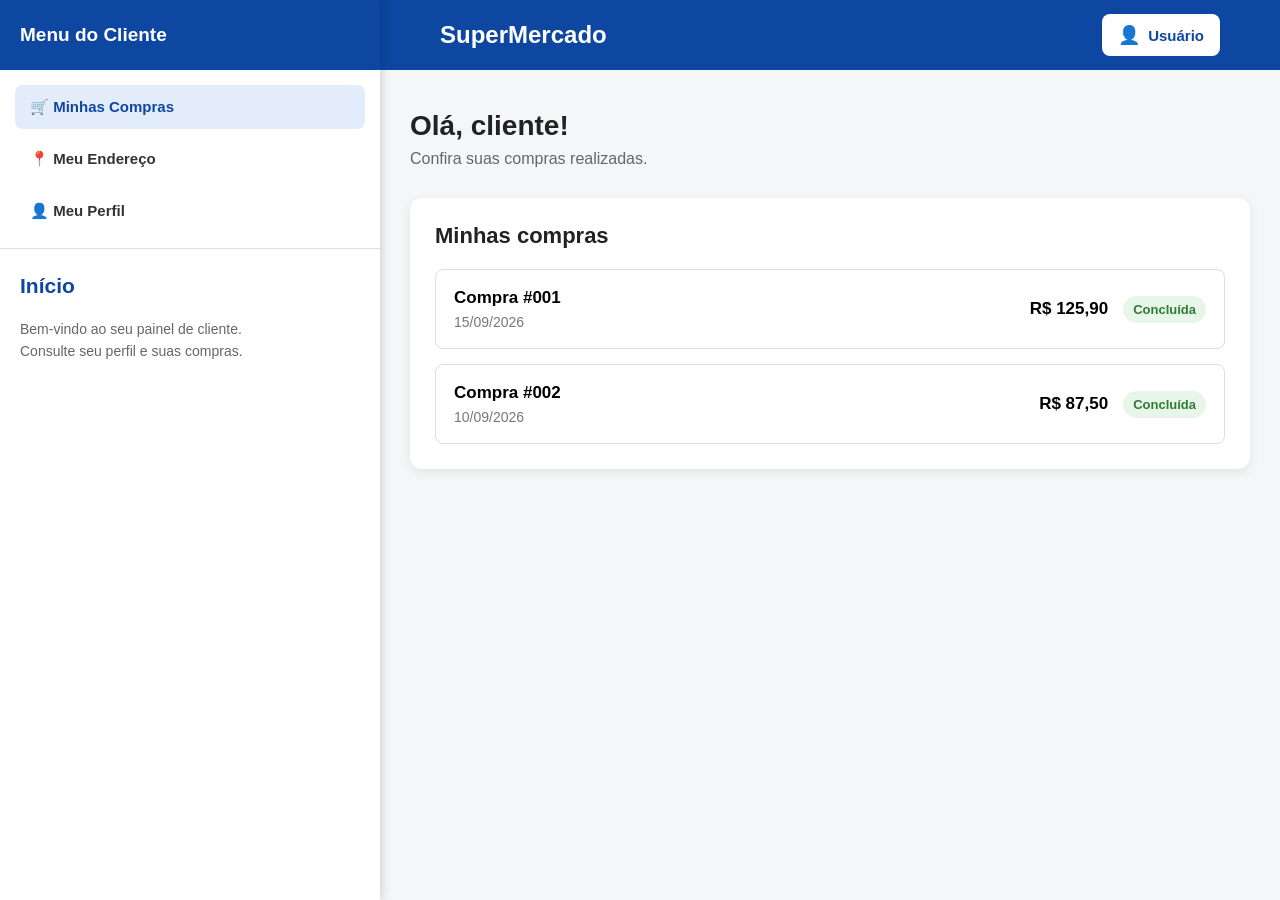
==== commit c531b08d: "terminando paginas do site" ====
--- a/index.html
+++ b/index.html
@@ -39,7 +39,7 @@
 
             <h2>Menu do Cliente</h2>
 
-            <button id="fecharMenu" class="fechar-menu">×</button>
+            <button id="fecharMenu" class="fechar-menu"></button>
 
         </div>
 
@@ -431,6 +431,40 @@
 
             <div id="detalhesPedido">
 
+                <!-- ÁREA DE ACOMPANHAMENTO DA ENTREGA -->
+
+                <div class="area-acompanhar-entrega">
+
+                    <div class="card-acompanhar-entrega">
+
+                        <div class="icone-entrega">
+                            🚚
+                        </div>
+
+                        <div class="informacoes-entrega">
+
+                            <h3>
+                                Acompanhar entrega
+                            </h3>
+
+                            <p>
+                                Seu pedido está a caminho.
+                            </p>
+
+                        </div>
+
+                        <button
+                            type="button"
+                            class="botao-visualizar-entrega"
+                            onclick="window.location.href='acompanhar_entrega.html'"
+                        >
+                            Visualizar entrega
+                        </button>
+
+                    </div>
+
+                </div>
+
             </div>
 
         </section>
@@ -444,4 +478,4 @@
 
 </body>
 
-</html>
+</html>
--- a/style/index.css
+++ b/style/index.css
@@ -931,4 +931,128 @@
         width: 100%;
     }
 
+}
+/* =========================================
+   ACOMPANHAR ENTREGA
+========================================= */
+
+.area-acompanhar-entrega {
+    width: 100%;
+
+    margin: 25px 0;
+}
+
+
+.card-acompanhar-entrega {
+    width: 100%;
+
+    background-color: #f5f8fd;
+
+    border: 1px solid #d6e3f8;
+
+    border-radius: 10px;
+
+    padding: 20px;
+
+    display: flex;
+
+    align-items: center;
+
+    gap: 15px;
+}
+
+
+/* ÍCONE DA ENTREGA */
+
+.icone-entrega {
+    width: 50px;
+    height: 50px;
+
+    background-color: #e3ecfb;
+
+    border-radius: 50%;
+
+    display: flex;
+
+    align-items: center;
+    justify-content: center;
+
+    font-size: 25px;
+
+    flex-shrink: 0;
+}
+
+
+/* INFORMAÇÕES */
+
+.informacoes-entrega {
+    flex: 1;
+}
+
+.informacoes-entrega h3 {
+    color: #0d47a1;
+
+    font-size: 17px;
+
+    margin-bottom: 6px;
+}
+
+.informacoes-entrega p {
+    color: #666;
+
+    font-size: 14px;
+
+    margin: 0;
+}
+
+
+/* BOTÃO VISUALIZAR ENTREGA */
+
+.botao-visualizar-entrega {
+    border: none;
+
+    background-color: #0d47a1;
+
+    color: white;
+
+    padding: 11px 16px;
+
+    border-radius: 7px;
+
+    font-size: 14px;
+
+    font-weight: bold;
+
+    cursor: pointer;
+
+    transition: 0.2s;
+
+    white-space: nowrap;
+}
+
+.botao-visualizar-entrega:hover {
+    background-color: #083575;
+
+    transform: translateY(-1px);
+}
+
+
+/* =========================================
+   RESPONSIVO - ACOMPANHAR ENTREGA
+========================================= */
+
+@media (max-width: 600px) {
+
+    .card-acompanhar-entrega {
+        flex-direction: column;
+
+        align-items: flex-start;
+    }
+
+    .botao-visualizar-entrega {
+        width: 100%;
+
+        text-align: center;
+    }
+
 }
